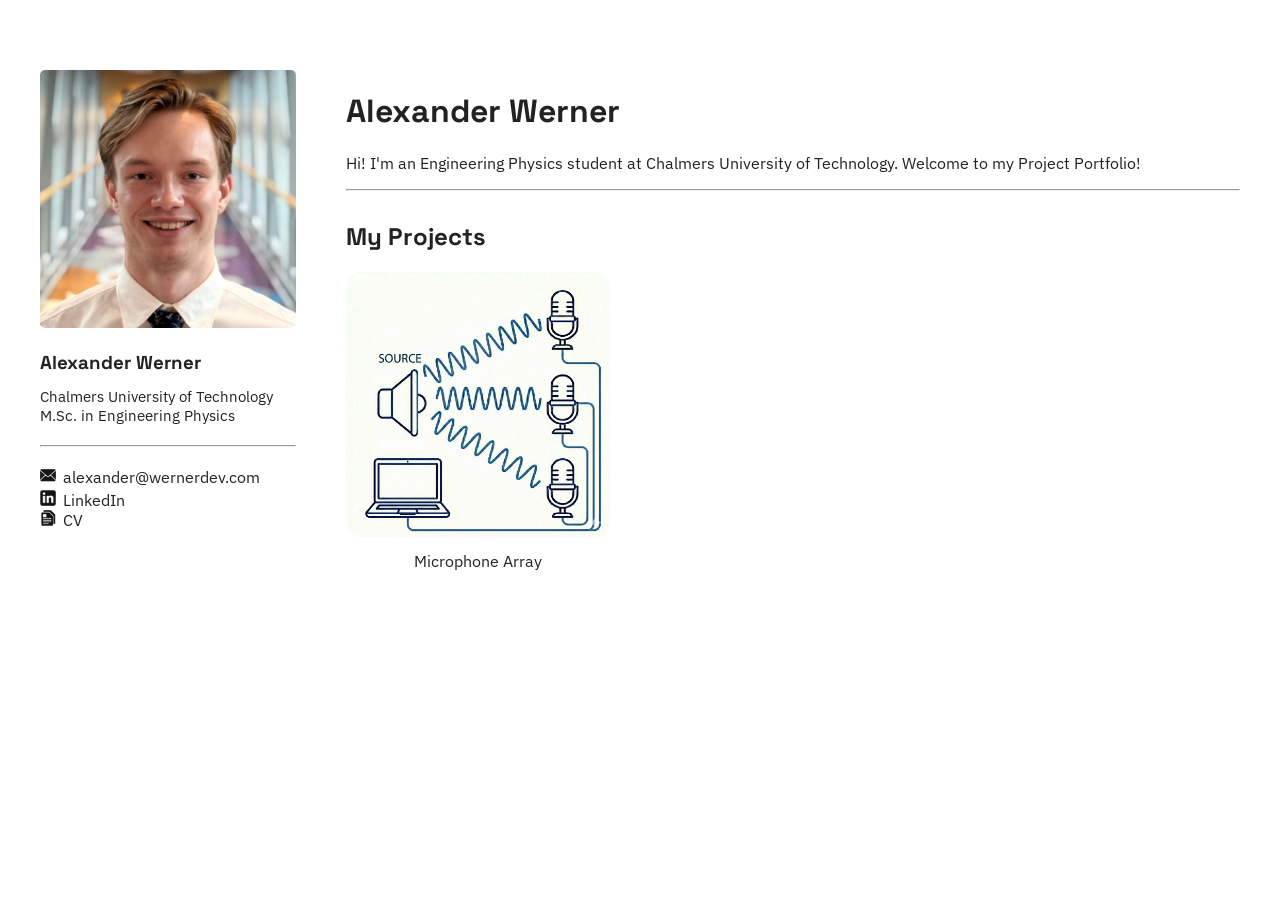
==== index.html @ 706d4758 "Add portfolio site for GitHub Pages hosting at wernerdev.com Co-Authored-By: Claude Opus 5.5 (1M con" ====
<!DOCTYPE html>

<html>

<head>
    
    <meta name="viewport" content="width=device-width, initial-scale=1.0">


    <link rel="stylesheet" href="style.css">
    <link rel="preconnect" href="https://fonts.googleapis.com">
    <link rel="preconnect" href="https://fonts.gstatic.com" crossorigin>
    <link href="https://fonts.googleapis.com/css2?family=IBM+Plex+Sans:ital,wght@0,100..700;1,100..700&family=Space+Grotesk:wght@300..700&display=swap" rel="stylesheet">


    
    <title>Alexander Werner</title>
    <link rel="icon" type="image/png" href="sputnik.png">
</head>

<body>

    <div class="container">

    <div class="left" style="overflow: hidden;">
        <img src="CV_bild.jpg" alt="Picture of me" style="width: 100%; object-fit: contain; border-radius: 5px">
        <h3 style="margin-bottom: -2px;">Alexander Werner</h3>
        
        <p style="font-size: 15px; margin-bottom: 20px;">
            Chalmers University of Technology <br>
            M.Sc. in Engineering Physics
        </p>
        
        <hr> 
        <p style="margin-bottom: 3px; margin-top: 20px;"><img src="chatgpt-image-letter.png" style="height: 1em; margin-right: 3px;"> alexander@wernerdev.com</p>
        <a href="https://www.linkedin.com/in/alexwernerrr" target="_blank"> <img src="chatgpt-image-in.png" style="height: 1em; margin-right: 3px;"> LinkedIn</a><br style="margin-bottom: 3px;">
        <a href="CV_Alexander_Werner.pdf" target="_blank"> <img src="chatgpt-image-docs.png" style="height: 1em; margin-right: 3px;"> CV</a>
    </div>

    <div class="right">
        <h1>Alexander Werner</h1>
        <p style="margin-bottom: 30;">
            Hi! I'm an Engineering Physics student at Chalmers University of Technology. Welcome to my Project Portfolio!
        </p>

        <hr>

        <h2 style="margin-top: 30px;">My Projects</h2>

        <div class="grid">
            <div class="item"><a href="/ProjectPages/mic-array/index.html"><img src="gemini-mic-array.png" style="width: 100%;"><br>Microphone Array</a></div>
            <!-- <div class="item"><a href="/ProjectPages/project2.html"><img src="placeholder.png" style="width: 100%;"><br>Project 2</a></div> -->
            <!--<div class="item"><a href="/ProjectPages/project3.html"><img src="placeholder.png" style="width: 100%;"><br>Project 3</a></div> --> 

        </div>
        
    </div>


    </div>

</body>


</html>
---- style.css ----
/*#2E3440*/


body {
    font-family: "IBM Plex Sans", sans-serif;
    color: #222222;
    background: white
;
}

h1, h2, h3 {
    font-family: "Space Grotesk", sans-serif;
    color: #222222;
}


.container {
    display: flex;
    /*margin-left: 325px;
    margin-right: 325px;
    margin-top: 70px;*/
    max-width: 1200px;
    margin: 70px auto;
    padding: 0 20px;
    gap: 50px;
}

.left {
    flex: 1;
    background-color: white;
    text-align: left;
    /*border: 2px solid black;*/
    /*border-radius: 5px;*/
    /*margin-right: 80px;*/
    min-width: 250px;
}

.right {
    flex: 3.5;
    background-color: white;
    text-align: left;
    /*border: 2px solid black;*/
    /*border-radius: 5px;*/
}

a {
    font-family: "IBM Plex Sans", sans-serif;
    text-decoration: none;
    color: #222222;
}

a:visited,

a:active {
    text-decoration: none;
    color: #222222;
}

a:hover {
    color: #0077ff;         /* choose any hover color you want */
}

.grid {
  display: grid;
  grid-template-columns: repeat(3, 1fr); /* 3 equal columns */
  gap: 50px; /* space between items */
}

.item {
    text-align: center;
}

.item img {
    border-radius: 15px;
    margin-bottom: 10px;
}

.item a {
    text-decoration: none;
    font-wheight: bold;
}
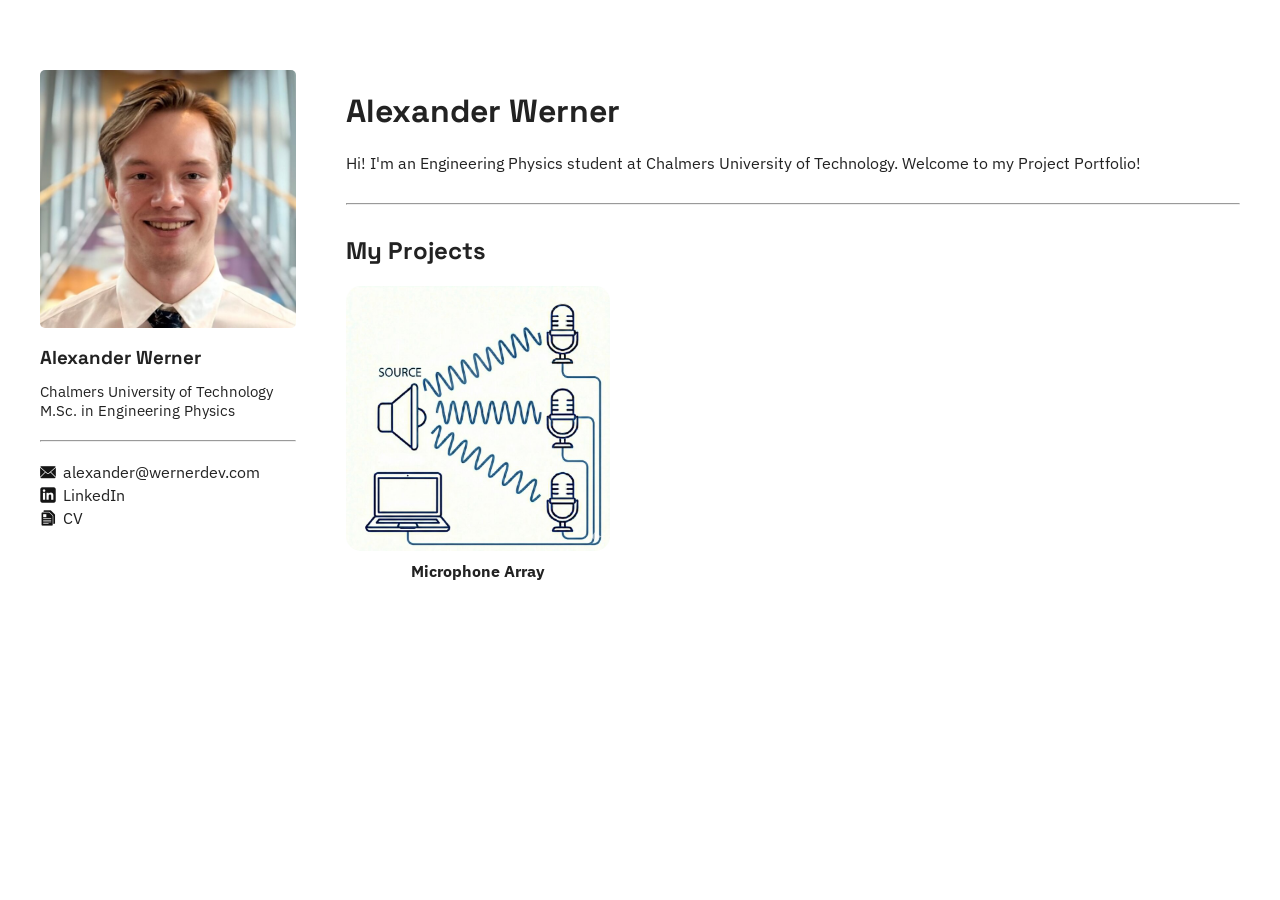
==== commit 337657ce: "Shrink images, mobile layout, project page links (preview, not pushed) Co-Authored-By: Claude Opus 5" ====
--- a/index.html
+++ b/index.html
@@ -1,19 +1,16 @@
 <!DOCTYPE html>
-
-<html>
+<html lang="en">
 
 <head>
-    
+    <meta charset="utf-8">
     <meta name="viewport" content="width=device-width, initial-scale=1.0">
-
+    <meta name="description" content="Project portfolio of Alexander Werner, Engineering Physics student at Chalmers University of Technology.">
 
     <link rel="stylesheet" href="style.css">
     <link rel="preconnect" href="https://fonts.googleapis.com">
     <link rel="preconnect" href="https://fonts.gstatic.com" crossorigin>
     <link href="https://fonts.googleapis.com/css2?family=IBM+Plex+Sans:ital,wght@0,100..700;1,100..700&family=Space+Grotesk:wght@300..700&display=swap" rel="stylesheet">
 
-
-    
     <title>Alexander Werner</title>
     <link rel="icon" type="image/png" href="sputnik.png">
 </head>
@@ -22,44 +19,42 @@
 
     <div class="container">
 
-    <div class="left" style="overflow: hidden;">
-        <img src="CV_bild.jpg" alt="Picture of me" style="width: 100%; object-fit: contain; border-radius: 5px">
-        <h3 style="margin-bottom: -2px;">Alexander Werner</h3>
-        
-        <p style="font-size: 15px; margin-bottom: 20px;">
+    <div class="left">
+        <img class="portrait" src="CV_bild_small.jpg" alt="Portrait of Alexander Werner">
+        <h3 class="name">Alexander Werner</h3>
+
+        <p class="school">
             Chalmers University of Technology <br>
             M.Sc. in Engineering Physics
         </p>
-        
-        <hr> 
-        <p style="margin-bottom: 3px; margin-top: 20px;"><img src="chatgpt-image-letter.png" style="height: 1em; margin-right: 3px;"> alexander@wernerdev.com</p>
-        <a href="https://www.linkedin.com/in/alexwernerrr" target="_blank"> <img src="chatgpt-image-in.png" style="height: 1em; margin-right: 3px;"> LinkedIn</a><br style="margin-bottom: 3px;">
-        <a href="CV_Alexander_Werner.pdf" target="_blank"> <img src="chatgpt-image-docs.png" style="height: 1em; margin-right: 3px;"> CV</a>
+
+        <hr>
+        <ul class="contact">
+            <li><a href="mailto:alexander@wernerdev.com"><img src="icon-letter.png" alt=""> alexander@wernerdev.com</a></li>
+            <li><a href="https://www.linkedin.com/in/alexwernerrr" target="_blank" rel="noopener"><img src="icon-in.png" alt=""> LinkedIn</a></li>
+            <li><a href="CV_Alexander_Werner.pdf" target="_blank"><img src="icon-docs.png" alt=""> CV</a></li>
+        </ul>
     </div>
 
     <div class="right">
         <h1>Alexander Werner</h1>
-        <p style="margin-bottom: 30;">
+        <p class="intro">
             Hi! I'm an Engineering Physics student at Chalmers University of Technology. Welcome to my Project Portfolio!
         </p>
 
         <hr>
 
-        <h2 style="margin-top: 30px;">My Projects</h2>
+        <h2>My Projects</h2>
 
         <div class="grid">
-            <div class="item"><a href="/ProjectPages/mic-array/index.html"><img src="gemini-mic-array.png" style="width: 100%;"><br>Microphone Array</a></div>
-            <!-- <div class="item"><a href="/ProjectPages/project2.html"><img src="placeholder.png" style="width: 100%;"><br>Project 2</a></div> -->
-            <!--<div class="item"><a href="/ProjectPages/project3.html"><img src="placeholder.png" style="width: 100%;"><br>Project 3</a></div> --> 
+            <div class="item"><a href="ProjectPages/mic-array/index.html"><img src="mic-array-thumb.jpg" alt="Microphone array project" width="800" height="800">Microphone Array</a></div>
+            <!-- <div class="item"><a href="ProjectPages/project2.html"><img src="placeholder.png" alt="">Project 2</a></div> -->
+            <!-- <div class="item"><a href="ProjectPages/project3.html"><img src="placeholder.png" alt="">Project 3</a></div> -->
+        </div>
 
-        </div>
-        
     </div>
-
 
     </div>
 
 </body>
-
-
 </html>
--- a/style.css
+++ b/style.css
@@ -1,11 +1,8 @@
-/*#2E3440*/
-
-
 body {
     font-family: "IBM Plex Sans", sans-serif;
     color: #222222;
-    background: white
-;
+    background: white;
+    margin: 0;
 }
 
 h1, h2, h3 {
@@ -13,12 +10,8 @@
     color: #222222;
 }
 
-
 .container {
     display: flex;
-    /*margin-left: 325px;
-    margin-right: 325px;
-    margin-top: 70px;*/
     max-width: 1200px;
     margin: 70px auto;
     padding: 0 20px;
@@ -27,87 +20,127 @@
 
 .left {
     flex: 1;
-    background-color: white;
-    text-align: left;
-    /*border: 2px solid black;*/
-    /*border-radius: 5px;*/
-    /*margin-right: 80px;*/
     min-width: 250px;
+    overflow: hidden;
 }
 
 .right {
     flex: 3.5;
-    background-color: white;
-    text-align: left;
-    /*border: 2px solid black;*/
-    /*border-radius: 5px;*/
+}
+
+.portrait {
+    display: block;
+    width: 100%;
+    height: auto;
+    border-radius: 5px;
+}
+
+.name {
+    margin-bottom: -2px;
+}
+
+.school {
+    font-size: 15px;
+    margin-bottom: 20px;
+}
+
+.contact {
+    list-style: none;
+    padding: 0;
+    margin: 20px 0 0;
+}
+
+.contact li {
+    margin-bottom: 3px;
+}
+
+.contact img {
+    height: 1em;
+    margin-right: 3px;
+    vertical-align: -0.1em;
+}
+
+.intro {
+    margin-bottom: 30px;
+}
+
+h2 {
+    margin-top: 30px;
 }
 
 a {
-    font-family: "IBM Plex Sans", sans-serif;
-    text-decoration: none;
-    color: #222222;
-}
-
-a:visited,
-
-a:active {
     text-decoration: none;
     color: #222222;
 }
 
 a:hover {
-    color: #0077ff;         /* choose any hover color you want */
+    color: #0077ff;
 }
 
 .grid {
-  display: grid;
-  grid-template-columns: repeat(3, 1fr); /* 3 equal columns */
-  gap: 50px; /* space between items */
+    display: grid;
+    grid-template-columns: repeat(3, 1fr);
+    gap: 50px;
 }
 
 .item {
     text-align: center;
 }
 
+.item a {
+    display: block;
+    font-weight: bold;
+}
+
 .item img {
+    display: block;
+    width: 100%;
+    height: auto;
     border-radius: 15px;
     margin-bottom: 10px;
 }
 
-.item a {
-    text-decoration: none;
-    font-wheight: bold;
+/* Tablets: two project cards per row */
+@media (max-width: 900px) {
+    .container {
+        gap: 30px;
+        margin: 40px auto;
+    }
+
+    .grid {
+        grid-template-columns: repeat(2, 1fr);
+        gap: 30px;
+    }
 }
 
+/* Phones: stack the profile above the projects */
+@media (max-width: 640px) {
+    .container {
+        flex-direction: column;
+        margin: 24px auto;
+        padding: 0 16px;
+        gap: 10px;
+    }
 
+    .left {
+        min-width: 0;
+        text-align: center;
+    }
 
+    .portrait {
+        width: 160px;
+        height: 160px;
+        object-fit: cover;
+        border-radius: 50%;
+        margin: 0 auto;
+    }
 
+    .right h1 {
+        display: none; /* name is already shown above the projects */
+    }
 
-
-
-
-
-
-
-
-
-
-
-
-
-
-
-
-
-
-
-
-
-
-
-
-
-
-
-
+    .grid {
+        grid-template-columns: repeat(2, 1fr);
+        gap: 20px;
+    }
+}
